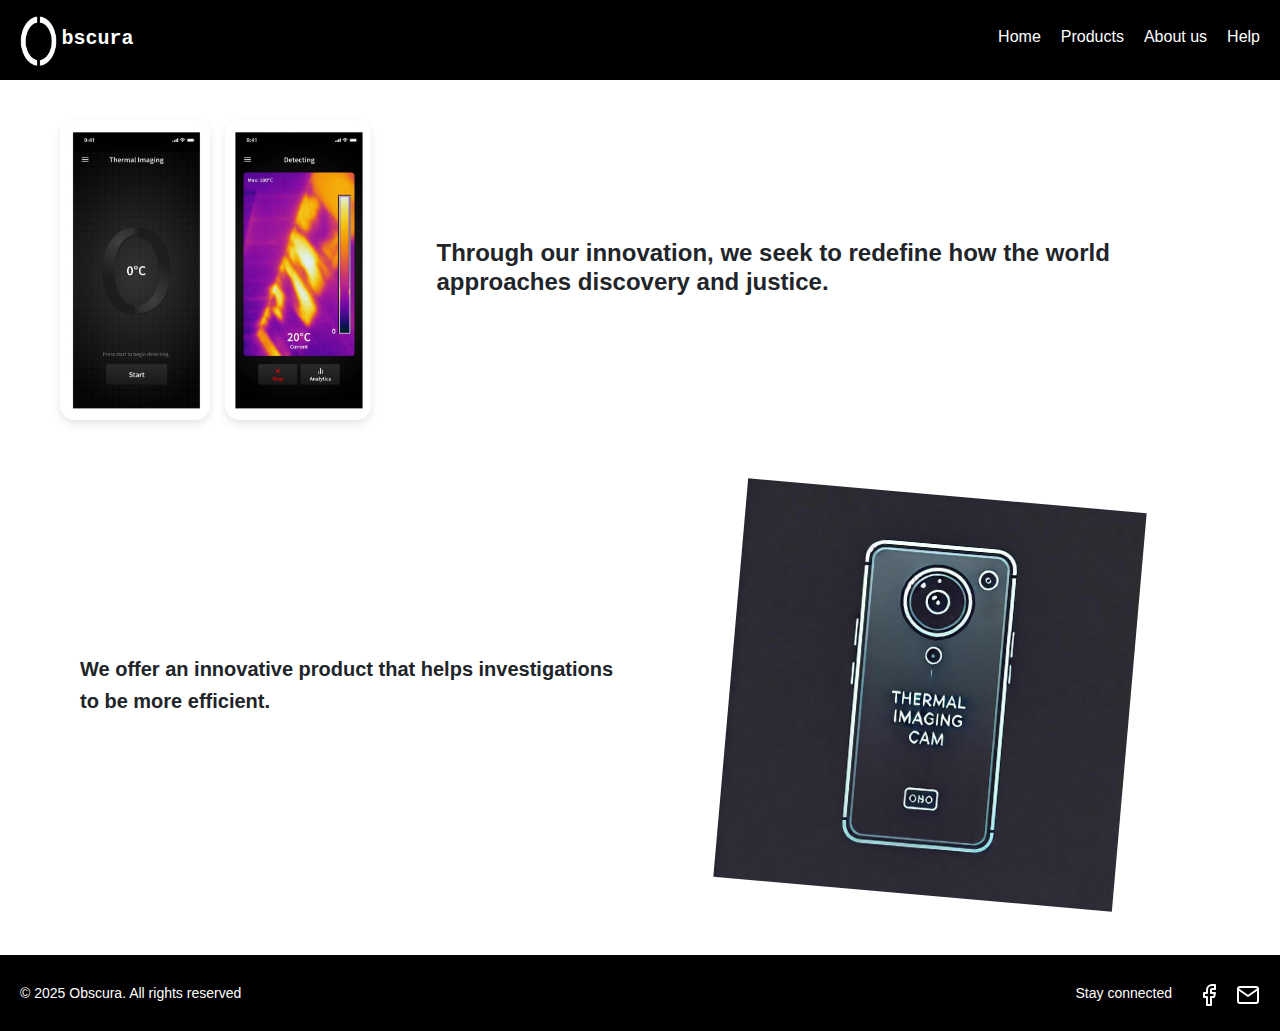
==== index.html @ 5c361ae5 "File Upoad" ====
<!DOCTYPE html>
<html lang="en">
  <head>
    <meta charset="UTF-8" />
    <meta name="viewport" content="width=device-width, initial-scale=1.0" />
    <link rel="stylesheet" href="assets/css/index.css" />
    <link href="https://cdn.jsdelivr.net/npm/bootstrap@5.3.3/dist/css/bootstrap.min.css" rel="stylesheet">

    <title>Obscura - Thermal Imaging Solutions</title>
  </head>
  <body>
    <header>
      <a class="logo" href="index.html">
        <img src="assets/images/logo.png" alt="Obscura Logo" />
        <span>bscura</span>
      </a>
      <button class="menu-toggle" id="menuToggle">☰</button>
      <div id="navbar-container"></div>
    </header>

    <div class="main-content">
      <div class="product-showcase">
        <div class="app-screenshots">
          <img
            src="assets/images/image1.jpg"
            alt="Normal Imaging"
            class="app-screenshot"
          />
          <img
            src="assets/images/image2.jpg"
            alt="Thermal Imaging"
            class="app-screenshot"
          />
        </div>
        <div class="mission-statement">
          <h2>
            Through our innovation, we seek to redefine how the world approaches
            discovery and justice.
          </h2>
        </div>
      </div>

      <div class="product-info">
        <div class="product-description">
          <p>
            We offer an innovative product that helps investigations to be more
            efficient.
          </p>
        </div>
        <div class="product-image">
          <img src="assets/images/image3.jpg" alt="Thermal Imaging Camera" />
        </div>
      </div>
    </div>

    <div id="footer-container"></div>

    <script>
      // Wait for the DOM to be fully loaded
      document.addEventListener('DOMContentLoaded', function() {
        // Fetch the navbar.html file
        fetch('assets/layout/navbar.html')
          .then(response => {
            // Check if the file was fetched successfully
            if (!response.ok) {
              throw new Error('Failed to load navbar');
            }
            return response.text();
          })
          .then(data => {
            // Insert the fetched HTML into the navbar-container
            document.getElementById('navbar-container').innerHTML = data;
          })
          .catch(error => {
            console.error('Error:', error);
          });
      });
    </script>    
    <script>
      // Wait for the DOM to be fully loaded
      document.addEventListener('DOMContentLoaded', function() {
        // Fetch the navbar.html file
        fetch('assets/layout/footer.html')
          .then(response => {
            // Check if the file was fetched successfully
            if (!response.ok) {
              throw new Error('Failed to load navbar');
            }
            return response.text();
          })
          .then(data => {
            // Insert the fetched HTML into the navbar-container
            document.getElementById('footer-container').innerHTML = data;
          })
          .catch(error => {
            console.error('Error:', error);
          });
      });
    </script>  
    <script>
      // Mobile menu toggle functionality
      document.addEventListener("DOMContentLoaded", function () {
        const menuToggle = document.getElementById("menuToggle");
        const mainNav = document.getElementById("mainNav");

        menuToggle.addEventListener("click", function () {
          mainNav.classList.toggle("active");
        });

        // Close menu when clicking a link
        const navLinks = document.querySelectorAll("nav ul li a");
        navLinks.forEach((link) => {
          link.addEventListener("click", function () {
            mainNav.classList.remove("active");
          });
        });

        // Close menu when clicking outside
        document.addEventListener("click", function (event) {
          if (
            !event.target.closest("nav") &&
            !event.target.closest(".menu-toggle")
          ) {
            mainNav.classList.remove("active");
          }
        });
      });
    </script>
  </body>
</html>
---- assets/css/index.css ----
/* Reset and base styles */
* {
  margin: 0;
  padding: 0;
  box-sizing: border-box;
  font-family: "Segoe UI", Tahoma, Geneva, Verdana, sans-serif;
}

html,
body {
  height: 100%;
}

body {
  background-color: #f8f8f8;
  color: #333;
  line-height: 1.6;
  display: flex;
  flex-direction: column;
  min-height: 100vh;
}

/* Header styles */
header {
  background-color: #000;
  padding: 15px 0;
  display: flex;
  justify-content: space-between;
  align-items: center;
  flex-wrap: wrap;
}

.logo {
  padding-left: 20px;
  text-decoration: none;
}

.logo img {
  height: 50px;
  margin-bottom: -2px;
}

.active {
    color: #000;
    background-color: #f8f8f8;
    border-radius: 10%;
    padding: 10px;
}

.navvy {
    margin-top: 10px;
}

/* Hamburger menu for mobile */
.menu-toggle {
  display: none;
  padding: 10px 20px;
  background: none;
  border: none;
  cursor: pointer;
  color: white;
  font-size: 24px;
}

nav ul {
  display: flex;
  list-style: none;
  padding-right: 20px;
}

nav ul li {
  margin-left: 20px;
}

nav ul li a {
  color: #fff;
  text-decoration: none;
  font-weight: 500;
  transition: color 0.3s ease;
}

nav ul li a:hover {
  color: #ccc;
}

/* Main content styles */
.main-content {
  max-width: 1200px;
  margin: 0 auto;
  padding: 40px 20px;
  flex: 1;
}

.product-showcase {
  display: flex;
  align-items: center;
  margin-bottom: 40px;
  flex-wrap: wrap;
}

.app-screenshots {
  display: flex;
  margin-right: 30px;
  flex-wrap: wrap;
  justify-content: center;
}

.app-screenshot {
  height: 300px;
  margin-right: 15px;
  margin-bottom: 15px;
  border-radius: 15px;
  box-shadow: 0 4px 8px rgba(0, 0, 0, 0.1);
  transition: transform 0.3s ease;
}

.app-screenshot:hover {
  transform: translateY(-5px);
}

.mission-statement {
  flex: 1;
  min-width: 280px;
  padding: 20px;
}

.mission-statement h2 {
  font-size: 24px;
  margin-bottom: 20px;
  font-weight: 600;
}

.product-info {
  display: flex;
  align-items: center;
  justify-content: space-between;
  margin-top: 40px;
  flex-wrap: wrap;
}

.product-description {
  flex: 1;
  min-width: 280px;
  padding: 20px;
}

.product-description p {
  line-height: 1.6;
  font-size: 20px;
  margin-bottom: 20px;
  font-weight: 600;
}

.product-image {
  flex: 1;
  min-width: 280px;
  display: flex;
  justify-content: center;
  padding: 20px;
}

.product-image img {
  max-height: 400px;
  max-width: 100%;
  transform: rotate(5deg);
  transition: transform 0.3s ease;
}

.product-image img:hover {
  transform: rotate(0deg) scale(1.05);
}

/* Footer styles */
footer {
  background-color: #000;
  color: #fff;
  padding: 20px;
  display: flex;
  justify-content: space-between;
  align-items: center;
  flex-wrap: wrap;
  width: 100%;
  position: sticky;
  bottom: 0;
  z-index: 10;
}

.copyright {
  font-size: 14px;
  padding: 5px 0;
}

.social-links {
  display: flex;
  align-items: center;
}

.social-links a {
  margin-left: 15px;
  color: #fff;
  text-decoration: none;
  font-size: 24px;
  transition: transform 0.3s ease;
  display: inline-block;
}

.social-links a:hover {
  transform: translateY(-3px);
}

.connect-text {
  margin-right: 10px;
  font-size: 14px;
  white-space: nowrap;
}

.logo span {
  color: white;
  font-family: "Courier New", Courier, monospace;
  font-weight: 900;
  font-size: 20px;
}

/* Responsive styles */
@media (max-width: 992px) {
  .product-showcase,
  .product-info {
    flex-direction: column;
    align-items: center;
  }

  .app-screenshots {
    margin-right: 0;
    margin-bottom: 20px;
    justify-content: center;
  }

  .mission-statement,
  .product-description {
    text-align: center;
    padding: 20px 10px;
  }
}

@media (max-width: 768px) {
  .menu-toggle {
    display: block;
  }

  nav {
    width: 100%;
    overflow: hidden;
    max-height: 0;
    transition: max-height 0.3s ease;
  }

  nav.active {
    max-height: 300px;
  }

  nav ul {
    flex-direction: column;
    width: 100%;
    padding: 0;
  }

  nav ul li {
    margin: 0;
    text-align: center;
    padding: 10px 0;
    border-top: 1px solid #333;
  }

  .app-screenshot {
    height: 250px;
  }

  footer {
    flex-direction: column;
    align-items: center;
    text-align: center;
  }

  .copyright {
    margin-bottom: 15px;
  }

  .social-links {
    justify-content: center;
  }
}

@media (max-width: 480px) {
  .logo img {
    height: 40px;
  }

  .app-screenshot {
    height: 200px;
    margin-right: 10px;
  }

  .mission-statement h2 {
    font-size: 20px;
  }

  .product-description p {
    font-size: 16px;
  }

  .product-image img {
    max-height: 300px;
  }
}
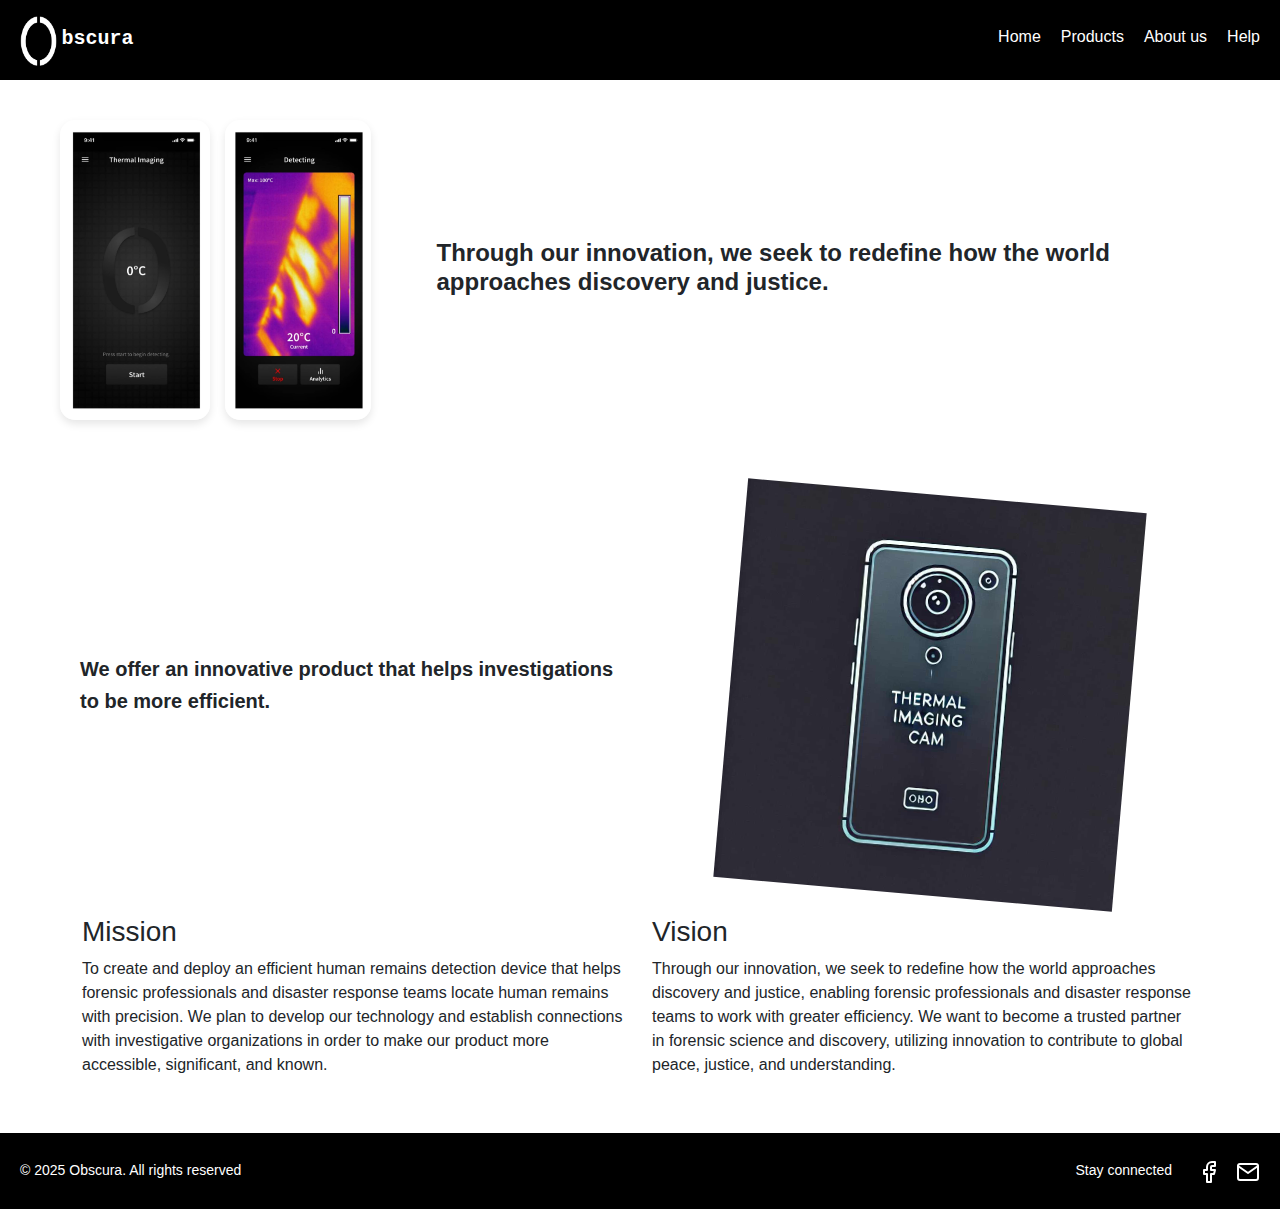
==== commit 8f794e77: "added mission, vision" ====
--- a/index.html
+++ b/index.html
@@ -21,21 +21,12 @@
     <div class="main-content">
       <div class="product-showcase">
         <div class="app-screenshots">
-          <img
-            src="assets/images/image1.jpg"
-            alt="Normal Imaging"
-            class="app-screenshot"
-          />
-          <img
-            src="assets/images/image2.jpg"
-            alt="Thermal Imaging"
-            class="app-screenshot"
-          />
+          <img src="assets/images/image1.jpg" alt="Normal Imaging" class="app-screenshot" />
+          <img src="assets/images/image2.jpg" alt="Thermal Imaging" class="app-screenshot" />
         </div>
         <div class="mission-statement">
           <h2>
-            Through our innovation, we seek to redefine how the world approaches
-            discovery and justice.
+            Through our innovation, we seek to redefine how the world approaches discovery and justice.
           </h2>
         </div>
       </div>
@@ -43,12 +34,32 @@
       <div class="product-info">
         <div class="product-description">
           <p>
-            We offer an innovative product that helps investigations to be more
-            efficient.
+            We offer an innovative product that helps investigations to be more efficient.
           </p>
         </div>
         <div class="product-image">
           <img src="assets/images/image3.jpg" alt="Thermal Imaging Camera" />
+        </div>
+      </div>
+
+      <div class="mission-vision container">
+        <div class="row">
+          <div class="col-md-6">
+            <h3>Mission</h3>
+            <p>
+              To create and deploy an efficient human remains detection device that helps forensic professionals and disaster 
+              response teams locate human remains with precision. We plan to develop our technology and establish connections 
+              with investigative organizations in order to make our product more accessible, significant, and known.
+            </p>
+          </div>
+          <div class="col-md-6">
+            <h3>Vision</h3>
+            <p>
+              Through our innovation, we seek to redefine how the world approaches discovery and justice, enabling forensic 
+              professionals and disaster response teams to work with greater efficiency. We want to become a trusted partner 
+              in forensic science and discovery, utilizing innovation to contribute to global peace, justice, and understanding.
+            </p>
+          </div>
         </div>
       </div>
     </div>
@@ -56,19 +67,15 @@
     <div id="footer-container"></div>
 
     <script>
-      // Wait for the DOM to be fully loaded
       document.addEventListener('DOMContentLoaded', function() {
-        // Fetch the navbar.html file
         fetch('assets/layout/navbar.html')
           .then(response => {
-            // Check if the file was fetched successfully
             if (!response.ok) {
               throw new Error('Failed to load navbar');
             }
             return response.text();
           })
           .then(data => {
-            // Insert the fetched HTML into the navbar-container
             document.getElementById('navbar-container').innerHTML = data;
           })
           .catch(error => {
@@ -77,19 +84,15 @@
       });
     </script>    
     <script>
-      // Wait for the DOM to be fully loaded
       document.addEventListener('DOMContentLoaded', function() {
-        // Fetch the navbar.html file
         fetch('assets/layout/footer.html')
           .then(response => {
-            // Check if the file was fetched successfully
             if (!response.ok) {
-              throw new Error('Failed to load navbar');
+              throw new Error('Failed to load footer');
             }
             return response.text();
           })
           .then(data => {
-            // Insert the fetched HTML into the navbar-container
             document.getElementById('footer-container').innerHTML = data;
           })
           .catch(error => {
@@ -98,7 +101,6 @@
       });
     </script>  
     <script>
-      // Mobile menu toggle functionality
       document.addEventListener("DOMContentLoaded", function () {
         const menuToggle = document.getElementById("menuToggle");
         const mainNav = document.getElementById("mainNav");
@@ -107,7 +109,6 @@
           mainNav.classList.toggle("active");
         });
 
-        // Close menu when clicking a link
         const navLinks = document.querySelectorAll("nav ul li a");
         navLinks.forEach((link) => {
           link.addEventListener("click", function () {
@@ -115,12 +116,8 @@
           });
         });
 
-        // Close menu when clicking outside
         document.addEventListener("click", function (event) {
-          if (
-            !event.target.closest("nav") &&
-            !event.target.closest(".menu-toggle")
-          ) {
+          if (!event.target.closest("nav") && !event.target.closest(".menu-toggle")) {
             mainNav.classList.remove("active");
           }
         });
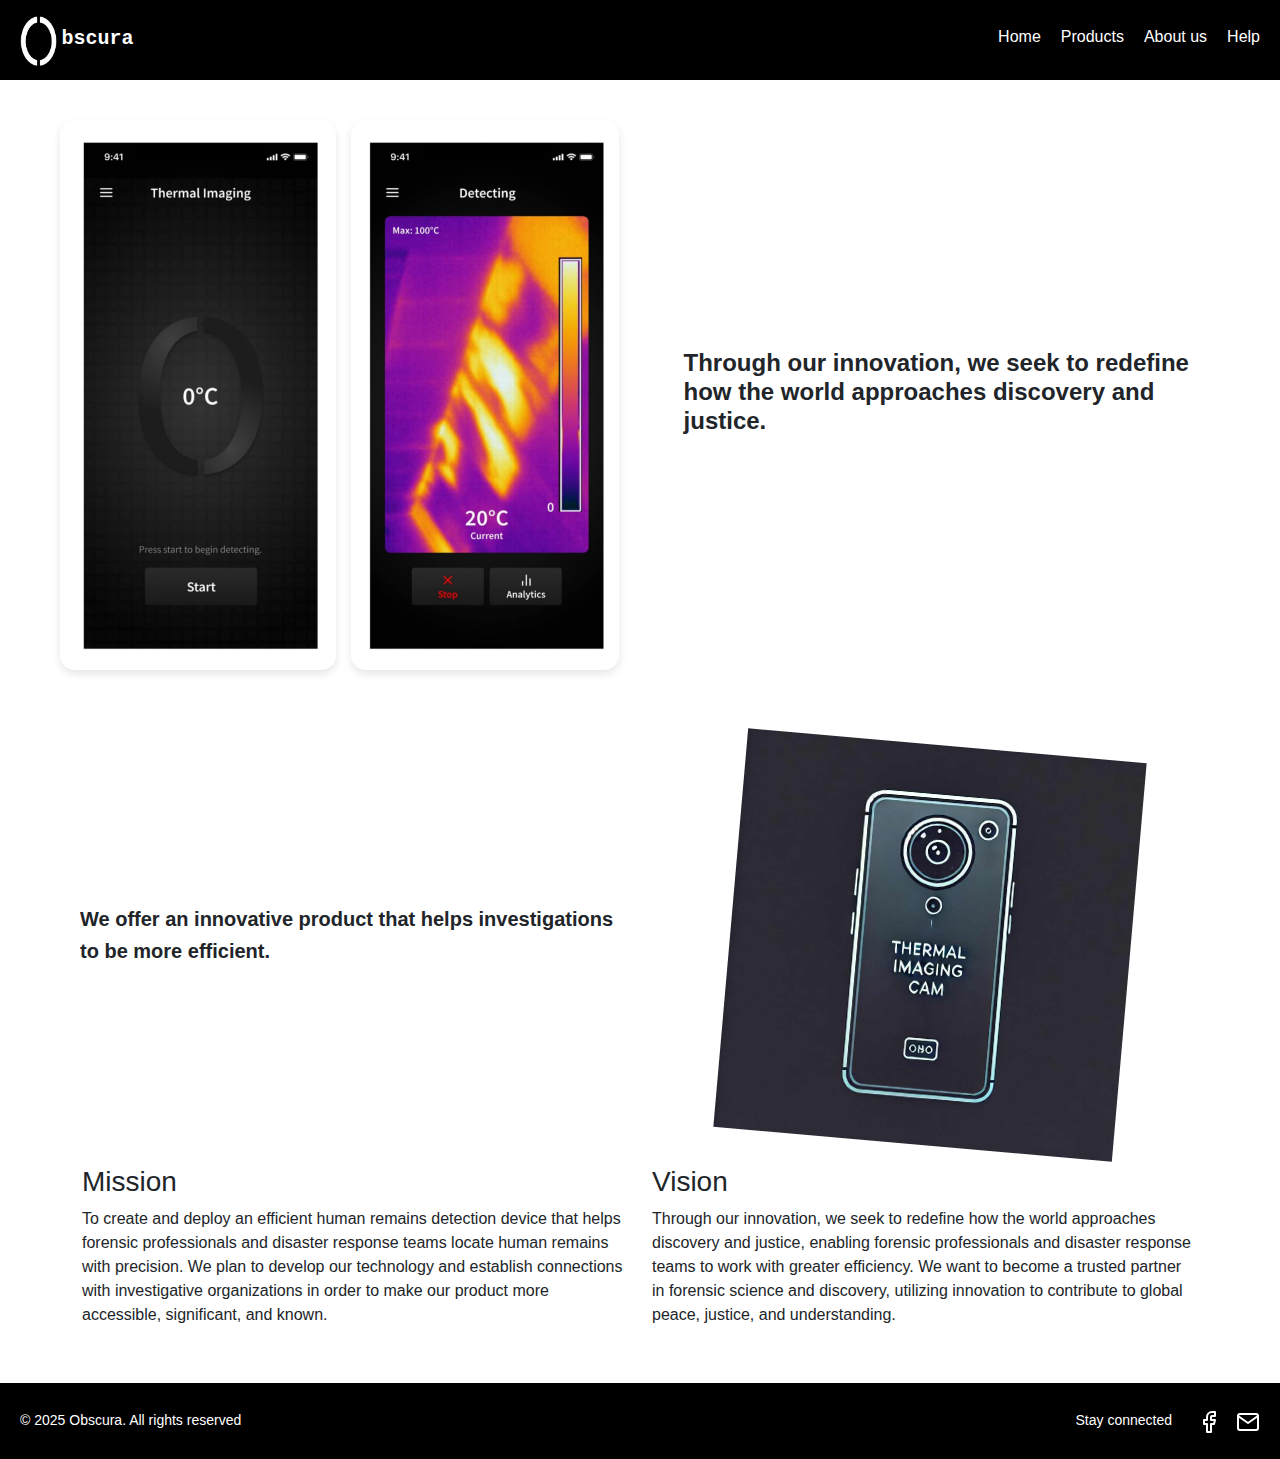
==== commit 1c1cde8f: "update image" ====
--- a/index.html
+++ b/index.html
@@ -21,8 +21,12 @@
     <div class="main-content">
       <div class="product-showcase">
         <div class="app-screenshots">
-          <img src="assets/images/image1.jpg" alt="Normal Imaging" class="app-screenshot" />
-          <img src="assets/images/image2.jpg" alt="Thermal Imaging" class="app-screenshot" />
+          <a href="#" class="image-link" data-bs-toggle="modal" data-bs-target="#imageModal" data-image="assets/images/image1.jpg">
+            <img src="assets/images/image1.jpg" alt="Normal Imaging" class="app-screenshot" />
+          </a>
+          <a href="#" class="image-link" data-bs-toggle="modal" data-bs-target="#imageModal" data-image="assets/images/image2.jpg">
+            <img src="assets/images/image2.jpg" alt="Thermal Imaging" class="app-screenshot" />
+          </a>
         </div>
         <div class="mission-statement">
           <h2>
@@ -66,8 +70,25 @@
 
     <div id="footer-container"></div>
 
+    <!-- Modal for viewing images in full screen -->
+    <div class="modal fade" id="imageModal" tabindex="-1" aria-labelledby="imageModalLabel" aria-hidden="true">
+      <div class="modal-dialog modal-lg">
+        <div class="modal-content">
+          <div class="modal-header">
+            <h5 class="modal-title" id="imageModalLabel">Image Preview</h5>
+            <button type="button" class="btn-close" data-bs-dismiss="modal" aria-label="Close"></button>
+          </div>
+          <div class="modal-body">
+            <img id="modalImage" src="" alt="Full Screen Image" class="img-fluid" />
+          </div>
+        </div>
+      </div>
+    </div>
+
+    <script src="https://cdn.jsdelivr.net/npm/bootstrap@5.3.3/dist/js/bootstrap.bundle.min.js"></script>
+
     <script>
-      document.addEventListener('DOMContentLoaded', function() {
+      document.addEventListener('DOMContentLoaded', function () {
         fetch('assets/layout/navbar.html')
           .then(response => {
             if (!response.ok) {
@@ -81,10 +102,7 @@
           .catch(error => {
             console.error('Error:', error);
           });
-      });
-    </script>    
-    <script>
-      document.addEventListener('DOMContentLoaded', function() {
+
         fetch('assets/layout/footer.html')
           .then(response => {
             if (!response.ok) {
@@ -98,28 +116,16 @@
           .catch(error => {
             console.error('Error:', error);
           });
-      });
-    </script>  
-    <script>
-      document.addEventListener("DOMContentLoaded", function () {
-        const menuToggle = document.getElementById("menuToggle");
-        const mainNav = document.getElementById("mainNav");
 
-        menuToggle.addEventListener("click", function () {
-          mainNav.classList.toggle("active");
-        });
-
-        const navLinks = document.querySelectorAll("nav ul li a");
-        navLinks.forEach((link) => {
-          link.addEventListener("click", function () {
-            mainNav.classList.remove("active");
+        // Image modal functionality
+        const imageLinks = document.querySelectorAll('.image-link');
+        imageLinks.forEach(link => {
+          link.addEventListener('click', function (e) {
+            e.preventDefault(); // Prevent default action
+            const imageUrl = this.getAttribute('data-image');
+            const modalImage = document.getElementById('modalImage');
+            modalImage.src = imageUrl; // Set the modal image to the clicked image source
           });
-        });
-
-        document.addEventListener("click", function (event) {
-          if (!event.target.closest("nav") && !event.target.closest(".menu-toggle")) {
-            mainNav.classList.remove("active");
-          }
         });
       });
     </script>
--- a/assets/css/index.css
+++ b/assets/css/index.css
@@ -106,7 +106,7 @@
 }
 
 .app-screenshot {
-  height: 300px;
+  height: 550px;
   margin-right: 15px;
   margin-bottom: 15px;
   border-radius: 15px;
